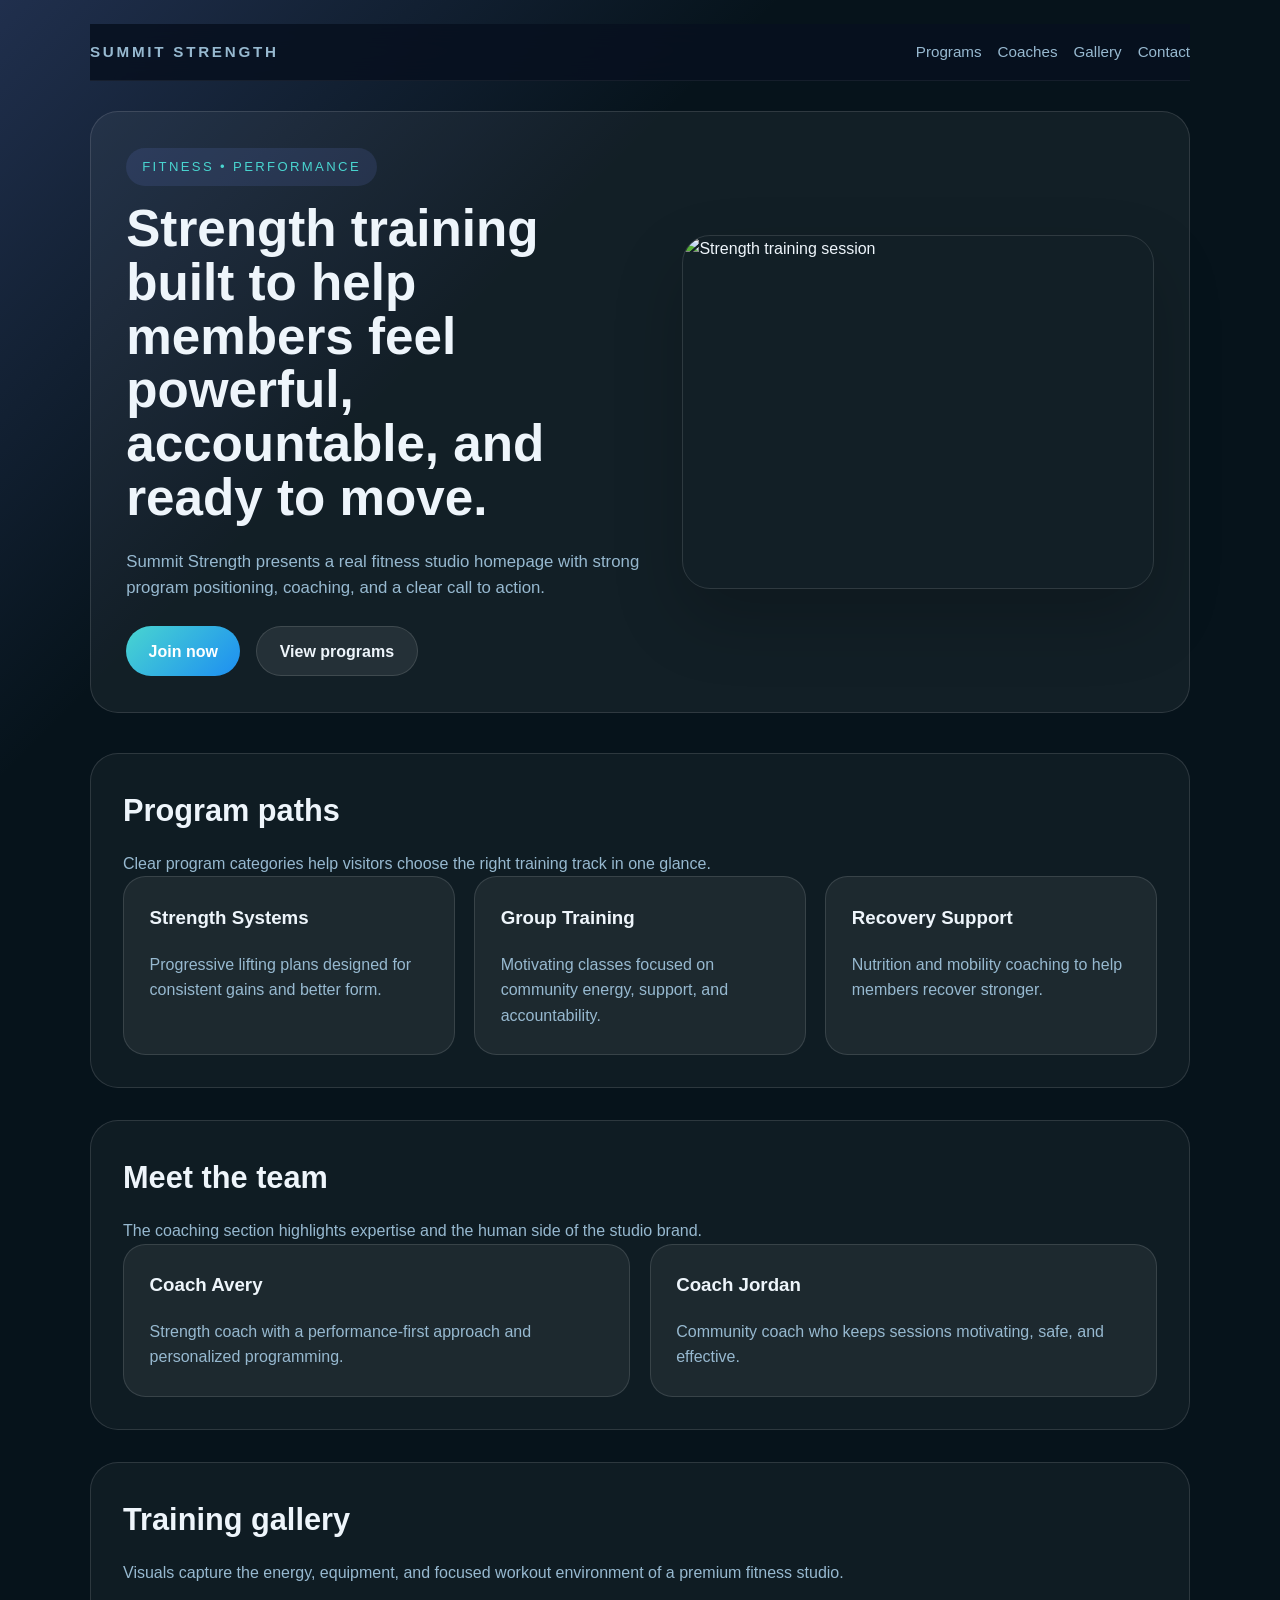
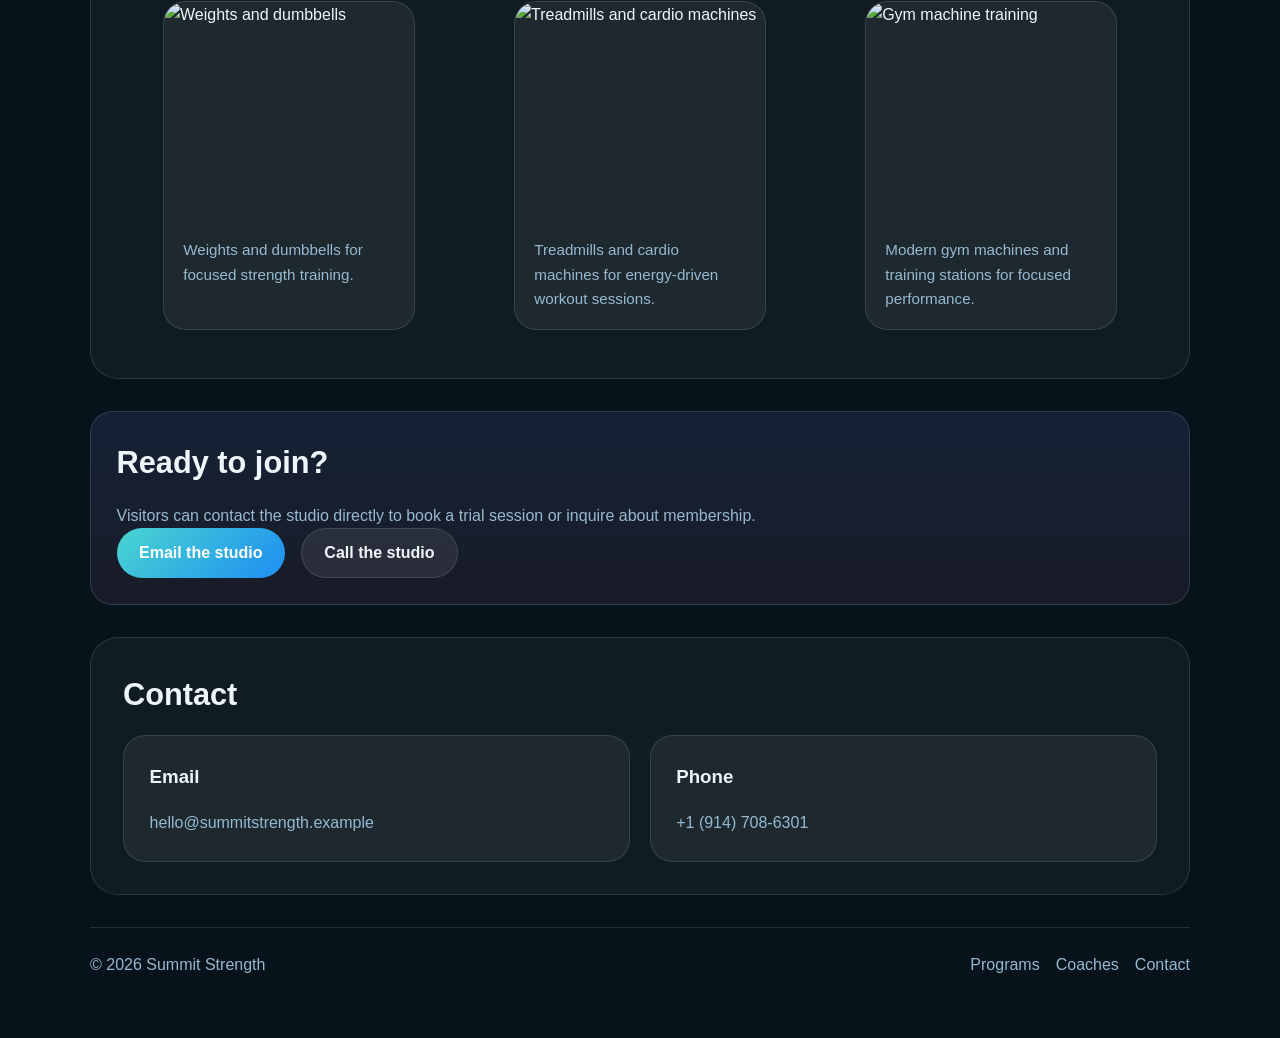
==== projects/summit-strength.html @ a580ba29 "Update project gallery and thumbnail images to match themes" ====
<!DOCTYPE html>
<html lang="en">
  <head>
    <meta charset="UTF-8" />
    <meta name="viewport" content="width=device-width, initial-scale=1.0" />
    <title>Summit Strength | Fitness Studio</title>
    <link rel="stylesheet" href="../project-pages.css" />
  </head>
  <body class="theme-summit-strength">
    <div class="project-shell">
      <header class="site-header">
        <div class="site-logo">Summit Strength</div>
        <nav class="site-nav" aria-label="Primary navigation">
          <a href="#programs">Programs</a>
          <a href="#coaches">Coaches</a>
          <a href="#gallery">Gallery</a>
          <a href="#contact">Contact</a>
        </nav>
      </header>

      <section class="project-hero">
        <div class="hero-copy">
          <span class="badge">Fitness • Performance</span>
          <h1>Strength training built to help members feel powerful, accountable, and ready to move.</h1>
          <p>Summit Strength presents a real fitness studio homepage with strong program positioning, coaching, and a clear call to action.</p>
          <div class="hero-actions">
            <a class="button primary" href="#join">Join now</a>
            <a class="button secondary" href="#programs">View programs</a>
          </div>
        </div>
        <div class="hero-image">
          <img src="https://images.unsplash.com/photo-1517960413843-0aee8e2d28b2?auto=format&fit=crop&w=1200&q=80" alt="Strength training session" />
        </div>
      </section>

      <section id="programs" class="section-block">
        <h2>Program paths</h2>
        <p>Clear program categories help visitors choose the right training track in one glance.</p>
        <div class="feature-grid">
          <div class="feature-card">
            <h3>Strength Systems</h3>
            <p>Progressive lifting plans designed for consistent gains and better form.</p>
          </div>
          <div class="feature-card">
            <h3>Group Training</h3>
            <p>Motivating classes focused on community energy, support, and accountability.</p>
          </div>
          <div class="feature-card">
            <h3>Recovery Support</h3>
            <p>Nutrition and mobility coaching to help members recover stronger.</p>
          </div>
        </div>
      </section>

      <section id="coaches" class="section-block">
        <h2>Meet the team</h2>
        <p>The coaching section highlights expertise and the human side of the studio brand.</p>
        <div class="section-grid">
          <div class="section-card">
            <h3>Coach Avery</h3>
            <p>Strength coach with a performance-first approach and personalized programming.</p>
          </div>
          <div class="section-card">
            <h3>Coach Jordan</h3>
            <p>Community coach who keeps sessions motivating, safe, and effective.</p>
          </div>
        </div>
      </section>

      <section id="gallery" class="section-block">
        <h2>Training gallery</h2>
        <p>Visuals capture the energy, equipment, and focused workout environment of a premium fitness studio.</p>
        <div class="gallery-grid">
          <figure class="gallery-card">
            <img src="https://images.unsplash.com/photo-1517836357463-d25dfeac3438?auto=format&fit=crop&w=1200&q=80" alt="Weights and dumbbells" />
            <figcaption>Weights and dumbbells for focused strength training.</figcaption>
          </figure>
          <figure class="gallery-card">
            <img src="https://images.unsplash.com/photo-1504384308090-c894fdcc538d?auto=format&fit=crop&w=1200&q=80" alt="Treadmills and cardio machines" />
            <figcaption>Treadmills and cardio machines for energy-driven workout sessions.</figcaption>
          </figure>
          <figure class="gallery-card">
            <img src="https://images.unsplash.com/photo-1526403226233-0f3a7d3f59d0?auto=format&fit=crop&w=1200&q=80" alt="Gym machine training" />
            <figcaption>Modern gym machines and training stations for focused performance.</figcaption>
          </figure>
        </div>
      </section>

      <section id="join" class="section-block cta-panel">
        <h2>Ready to join?</h2>
        <p>Visitors can contact the studio directly to book a trial session or inquire about membership.</p>
        <div class="hero-actions">
          <a class="button primary" href="mailto:hello@summitstrength.example">Email the studio</a>
          <a class="button secondary" href="tel:+19147086301">Call the studio</a>
        </div>
      </section>

      <section id="contact" class="section-block">
        <h2>Contact</h2>
        <div class="section-grid">
          <div class="section-card">
            <h3>Email</h3>
            <p>hello@summitstrength.example</p>
          </div>
          <div class="section-card">
            <h3>Phone</h3>
            <p>+1 (914) 708-6301</p>
          </div>
        </div>
      </section>

      <footer class="site-footer">
        <div>© 2026 Summit Strength</div>
        <div class="footer-links">
          <a href="#programs">Programs</a>
          <a href="#coaches">Coaches</a>
          <a href="#contact">Contact</a>
        </div>
      </footer>
    </div>
  </body>
</html>
---- project-pages.css ----
:root {
  --bg: #07111f;
  --surface: #101b2d;
  --surface-alt: #13203a;
  --text: #f4f7fb;
  --muted: #9db0c7;
  --accent: #7c93ff;
  --accent-2: #ff7db8;
  --border: rgba(255, 255, 255, 0.12);
}

body.theme-via-roma {
  --bg: #19110a;
  --surface: rgba(255, 244, 232, 0.08);
  --surface-alt: rgba(255, 244, 232, 0.04);
  --text: #f6ede1;
  --muted: #cfb69d;
  --accent: #d56d3a;
  --accent-2: #f3bf82;
  --border: rgba(255, 244, 232, 0.16);
}

body.theme-the-glam-house {
  --bg: #16121b;
  --surface: rgba(255, 255, 255, 0.07);
  --surface-alt: rgba(255, 255, 255, 0.04);
  --text: #fdf8fb;
  --muted: #ceb7cf;
  --accent: #f1a8d5;
  --accent-2: #f9d8ea;
  --border: rgba(255, 255, 255, 0.14);
}

body.theme-summit-strength {
  --bg: #06131b;
  --surface: rgba(255, 255, 255, 0.06);
  --surface-alt: rgba(255, 255, 255, 0.03);
  --text: #eef5fb;
  --muted: #97b9d0;
  --accent: #49d5d0;
  --accent-2: #1d8ef2;
  --border: rgba(255, 255, 255, 0.12);
}

* {
  box-sizing: border-box;
}

html {
  scroll-behavior: smooth;
}

body {
  margin: 0;
  font-family: Inter, Arial, sans-serif;
  background: linear-gradient(135deg, rgba(124, 147, 255, 0.22), transparent 20%), var(--bg);
  color: var(--text);
  line-height: 1.6;
}

a {
  color: inherit;
  text-decoration: none;
}

img {
  width: 100%;
  display: block;
  object-fit: cover;
}

.hero-image img {
  width: 100%;
  display: block;
  min-height: 340px;
  aspect-ratio: 4 / 3;
  object-fit: cover;
}

.project-shell {
  max-width: 1140px;
  margin: 0 auto;
  padding: 24px 20px 60px;
}

.site-header {
  display: flex;
  justify-content: space-between;
  align-items: center;
  gap: 1rem;
  margin-bottom: 30px;
  flex-wrap: wrap;
  position: sticky;
  top: 0;
  z-index: 20;
  padding: 1rem 0;
  background: rgba(7, 17, 31, 0.88);
  backdrop-filter: blur(16px);
  border-bottom: 1px solid rgba(255, 255, 255, 0.06);
}

.site-logo {
  font-size: 0.95rem;
  font-weight: 700;
  letter-spacing: 0.18em;
  text-transform: uppercase;
  color: var(--muted);
}

.site-nav {
  display: flex;
  flex-wrap: wrap;
  gap: 1rem;
}

.site-nav a {
  color: var(--muted);
  font-size: 0.95rem;
  transition: color 0.2s ease;
}

.site-nav a:hover {
  color: var(--text);
}

.project-hero {
  display: grid;
  grid-template-columns: 1.05fr 0.95fr;
  gap: 2.2rem;
  align-items: center;
  padding: 2.2rem;
  background: rgba(255, 255, 255, 0.05);
  border: 1px solid var(--border);
  border-radius: 28px;
  margin-bottom: 2.5rem;
}

.hero-copy {
  max-width: 620px;
}

.hero-copy .badge,
.badge {
  display: inline-block;
  margin-bottom: 1rem;
  padding: 0.55rem 1rem;
  border-radius: 999px;
  background: rgba(124, 147, 255, 0.12);
  color: var(--accent);
  font-size: 0.82rem;
  letter-spacing: 0.18em;
  text-transform: uppercase;
}

.hero-copy h1 {
  margin: 0;
  font-size: clamp(2.6rem, 4vw, 4.2rem);
  line-height: 1.05;
}

.hero-copy p {
  margin: 1.5rem 0;
  color: var(--muted);
  font-size: 1.05rem;
}

.hero-actions {
  display: flex;
  flex-wrap: wrap;
  gap: 1rem;
}

.button {
  display: inline-flex;
  align-items: center;
  justify-content: center;
  min-height: 50px;
  padding: 0 1.4rem;
  border-radius: 999px;
  font-weight: 700;
  text-decoration: none;
  transition: transform 0.2s ease, background 0.2s ease;
}

.button.primary {
  background: linear-gradient(135deg, var(--accent), var(--accent-2));
  color: white;
}

.button.secondary {
  background: rgba(255, 255, 255, 0.08);
  border: 1px solid var(--border);
  color: var(--text);
}

.button:hover {
  transform: translateY(-2px);
}

.hero-image {
  border-radius: 28px;
  overflow: hidden;
  box-shadow: 0 30px 70px rgba(0, 0, 0, 0.2);
  border: 1px solid var(--border);
}

.section-block {
  margin-bottom: 2rem;
  padding: 2rem;
  border: 1px solid var(--border);
  border-radius: 28px;
  background: rgba(255, 255, 255, 0.04);
}

.section-block h2 {
  margin: 0 0 1rem;
  font-size: clamp(1.8rem, 2.4vw, 2.6rem);
}

.section-block p {
  margin: 0;
  color: var(--muted);
  max-width: 760px;
}

.feature-grid,
.section-grid,
.testimonial-grid,
.gallery-grid {
  display: grid;
  gap: 1.2rem;
}

.feature-grid,
.testimonial-grid,
.gallery-grid {
  grid-template-columns: repeat(3, minmax(0, 1fr));
}

.section-grid,
.stats-grid {
  grid-template-columns: repeat(2, minmax(0, 1fr));
}

.feature-card,
.section-card,
.testimonial-card,
.contact-card,
.cta-panel,
.gallery-card {
  background: rgba(255, 255, 255, 0.06);
  border: 1px solid var(--border);
  border-radius: 1.4rem;
  padding: 1.6rem;
}

.gallery-card {
  padding: 0;
  overflow: hidden;
}

.gallery-card img {
  min-height: 220px;
  width: 100%;
  display: block;
  object-fit: cover;
}

.gallery-card figcaption {
  padding: 1rem 1.2rem 1.1rem;
  color: var(--muted);
  font-size: 0.95rem;
}

.feature-card h3,
.section-card h3,
.contact-card h3 {
  margin-top: 0;
}

.feature-card p,
.section-card p,
.testimonial-card p,
.contact-card p {
  margin: 0.85rem 0 0;
  color: var(--muted);
}

.section-card ul {
  margin: 0;
  padding-left: 1.35rem;
}

.section-card ul li {
  margin-bottom: 0.7rem;
  color: var(--muted);
}

.footer-links a:hover {
  color: var(--text);
}

.testimonial-card {
  grid-column: span 3;
}

.testimonial-card p {
  color: var(--text);
}

.testimonial-author {
  margin-top: 1rem;
  color: var(--muted);
  font-size: 0.95rem;
}

.contact-card {
  display: grid;
  gap: 1rem;
}

.cta-panel {
  background: linear-gradient(180deg, rgba(124, 147, 255, 0.12), rgba(255, 125, 184, 0.08));
}

.site-footer {
  margin-top: 2rem;
  padding: 1.5rem 0 0;
  border-top: 1px solid var(--border);
  color: var(--muted);
  display: flex;
  justify-content: space-between;
  flex-wrap: wrap;
  gap: 1rem;
}

.footer-links {
  display: flex;
  flex-wrap: wrap;
  gap: 1rem;
}

.footer-links a {
  color: var(--muted);
}

@media (max-width: 980px) {
  .project-hero,
  .feature-grid,
  .testimonial-grid,
  .section-grid,
  .gallery-grid {
    grid-template-columns: 1fr;
  }
}

@media (max-width: 700px) {
  .site-header {
    flex-direction: column;
    align-items: flex-start;
  }

  .hero-copy h1 {
    font-size: 2.6rem;
  }
}
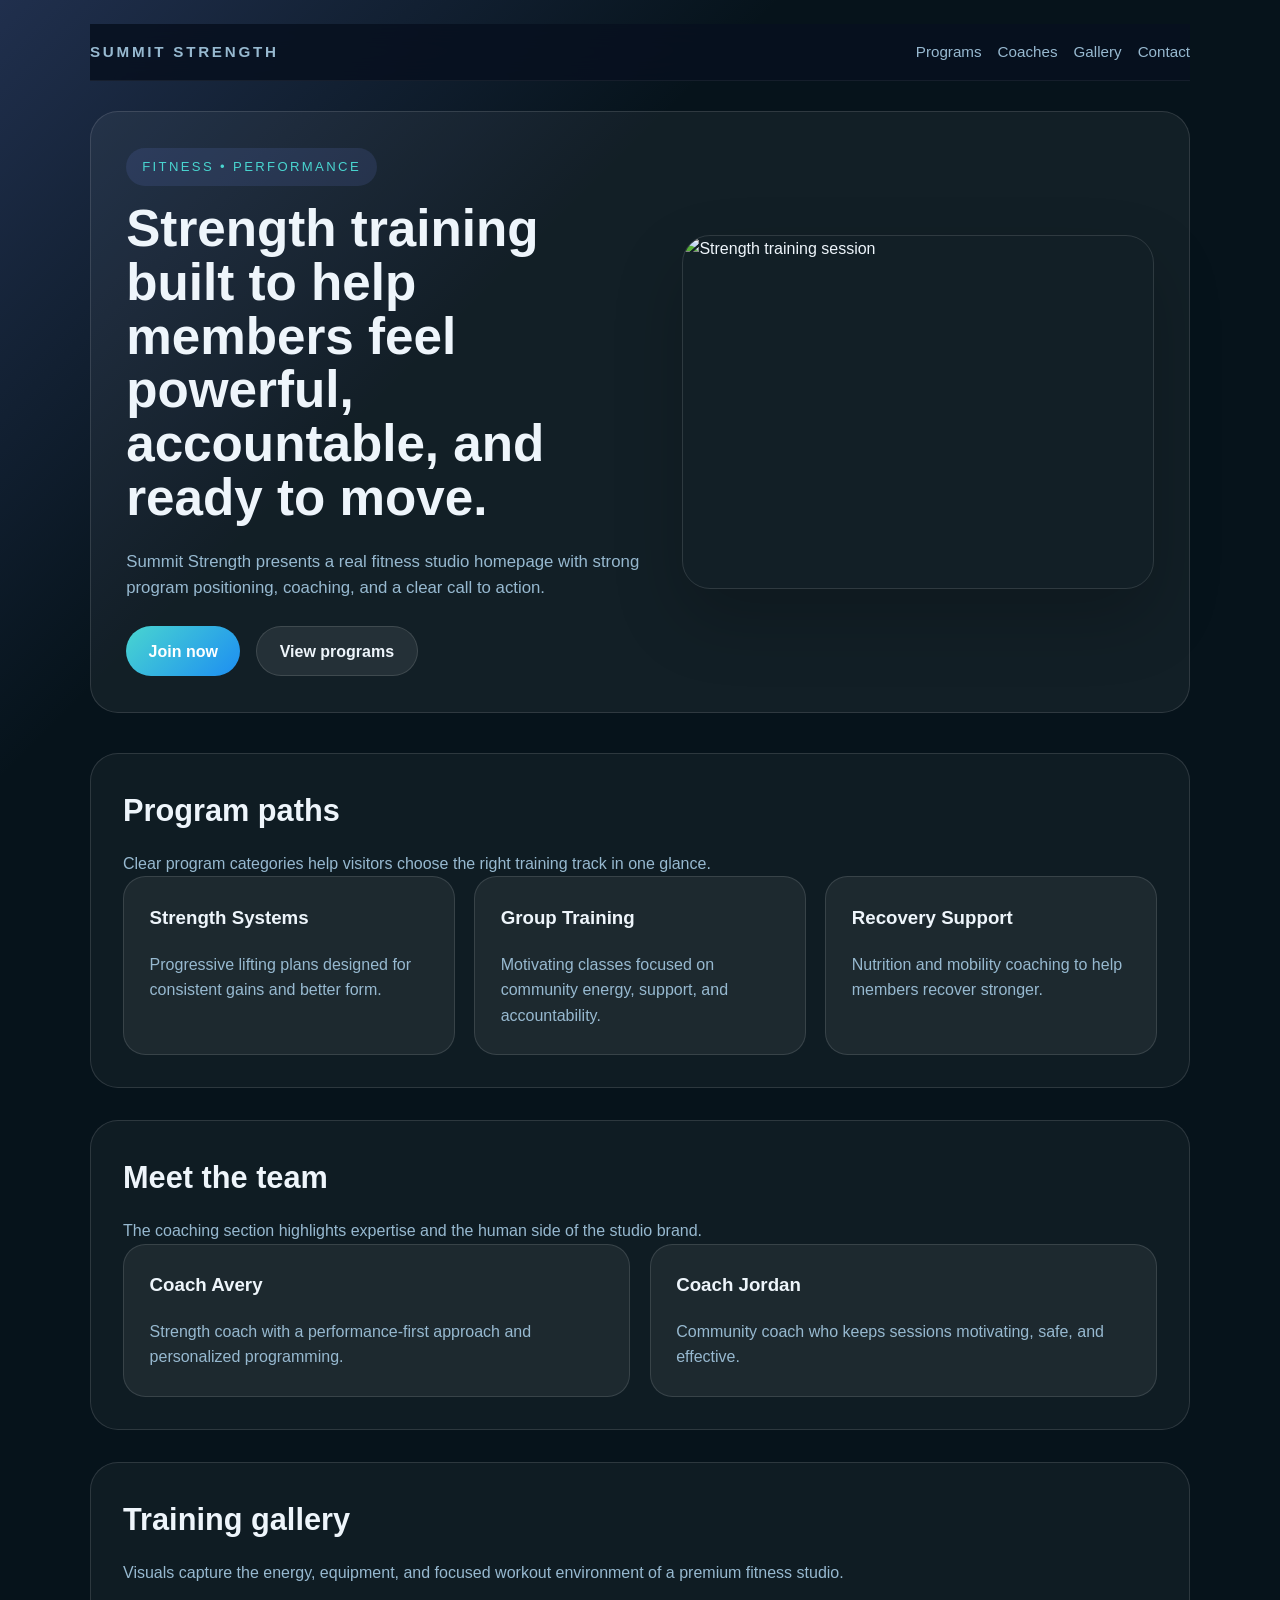
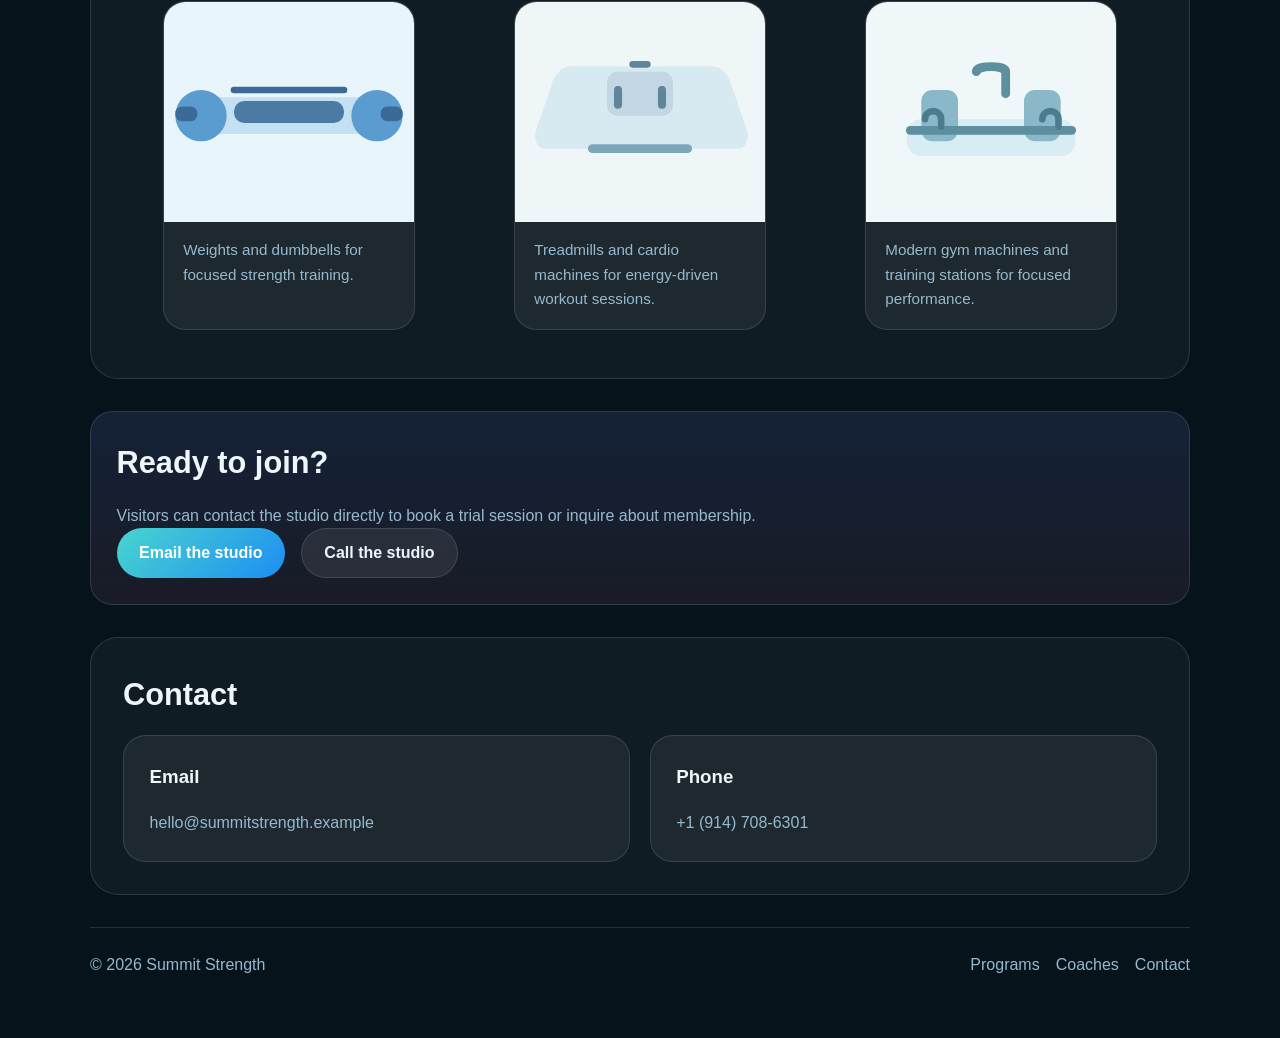
==== commit 66fae00b: "Add generated SVG gallery images and link them in project pages" ====
--- a/projects/summit-strength.html
+++ b/projects/summit-strength.html
@@ -72,15 +72,15 @@
         <p>Visuals capture the energy, equipment, and focused workout environment of a premium fitness studio.</p>
         <div class="gallery-grid">
           <figure class="gallery-card">
-            <img src="https://images.unsplash.com/photo-1517836357463-d25dfeac3438?auto=format&fit=crop&w=1200&q=80" alt="Weights and dumbbells" />
+            <img src="../images/summit-gallery-1.svg" alt="Weights and dumbbells" />
             <figcaption>Weights and dumbbells for focused strength training.</figcaption>
           </figure>
           <figure class="gallery-card">
-            <img src="https://images.unsplash.com/photo-1504384308090-c894fdcc538d?auto=format&fit=crop&w=1200&q=80" alt="Treadmills and cardio machines" />
+            <img src="../images/summit-gallery-2.svg" alt="Treadmills and cardio machines" />
             <figcaption>Treadmills and cardio machines for energy-driven workout sessions.</figcaption>
           </figure>
           <figure class="gallery-card">
-            <img src="https://images.unsplash.com/photo-1526403226233-0f3a7d3f59d0?auto=format&fit=crop&w=1200&q=80" alt="Gym machine training" />
+            <img src="../images/summit-gallery-3.svg" alt="Gym machine training" />
             <figcaption>Modern gym machines and training stations for focused performance.</figcaption>
           </figure>
         </div>
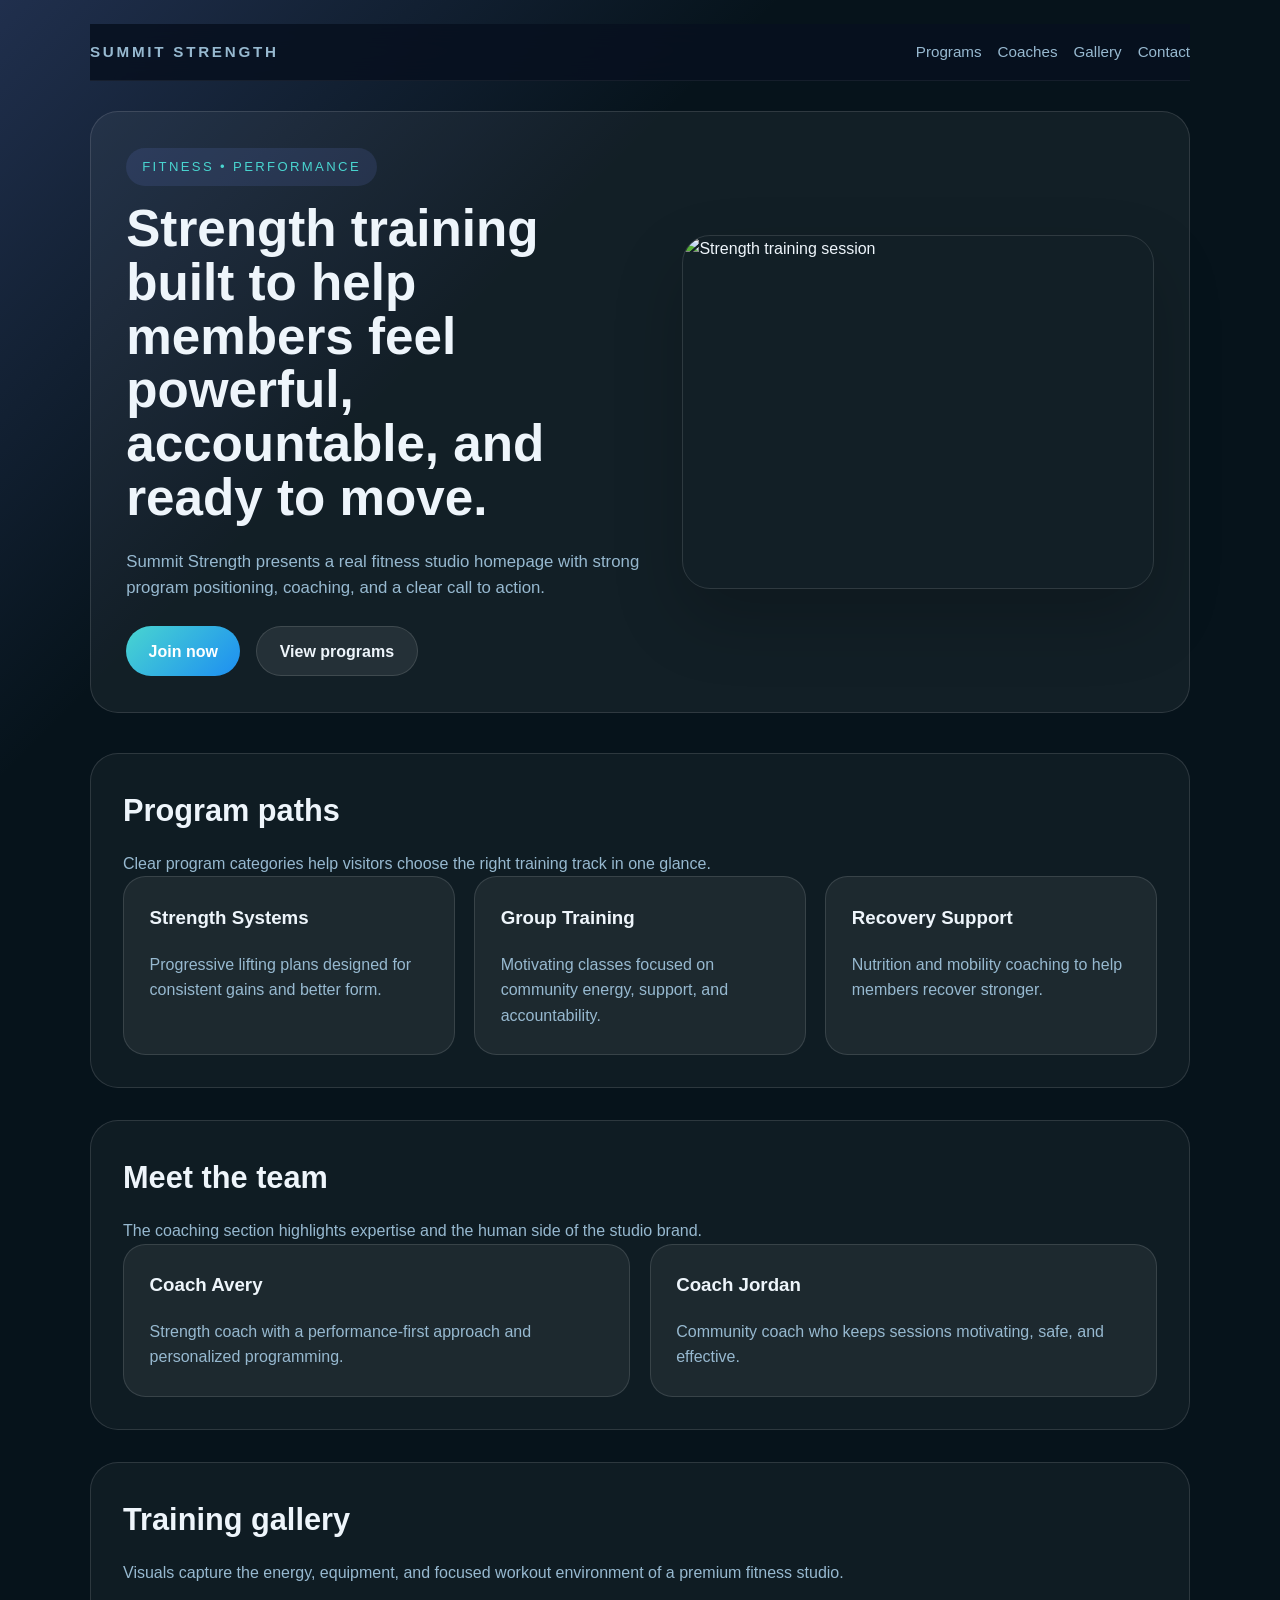
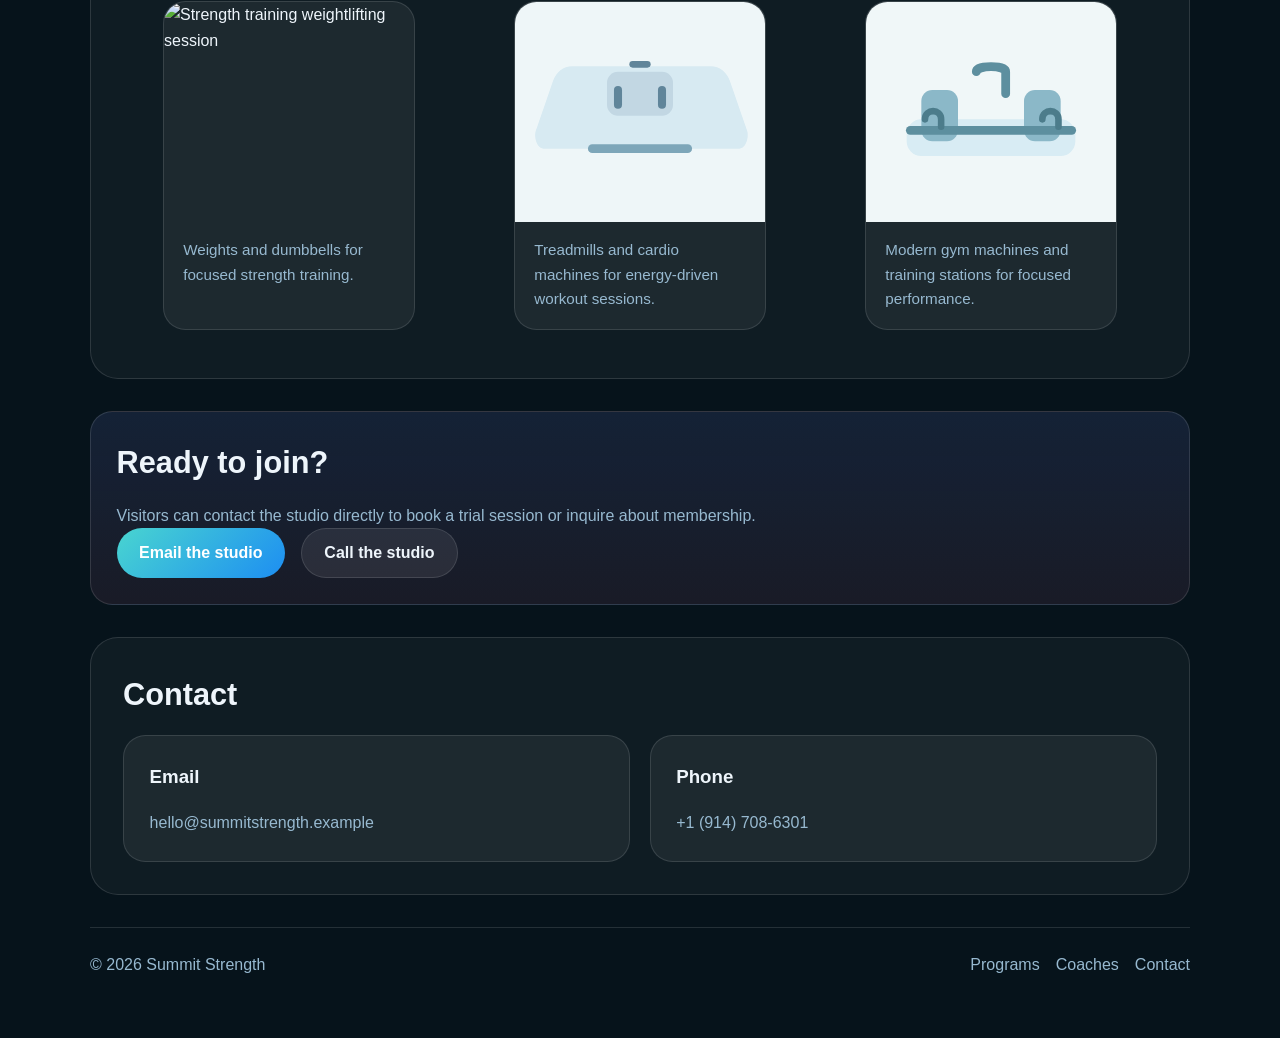
==== commit 9d3fac4b: "Update Summit Strength first gallery image to real strength training photo" ====
--- a/projects/summit-strength.html
+++ b/projects/summit-strength.html
@@ -72,7 +72,7 @@
         <p>Visuals capture the energy, equipment, and focused workout environment of a premium fitness studio.</p>
         <div class="gallery-grid">
           <figure class="gallery-card">
-            <img src="../images/summit-gallery-1.svg" alt="Weights and dumbbells" />
+            <img src="https://images.unsplash.com/photo-1541534741688-6078c6bfb5c5?auto=format&fit=crop&w=900&q=80" alt="Strength training weightlifting session" />
             <figcaption>Weights and dumbbells for focused strength training.</figcaption>
           </figure>
           <figure class="gallery-card">
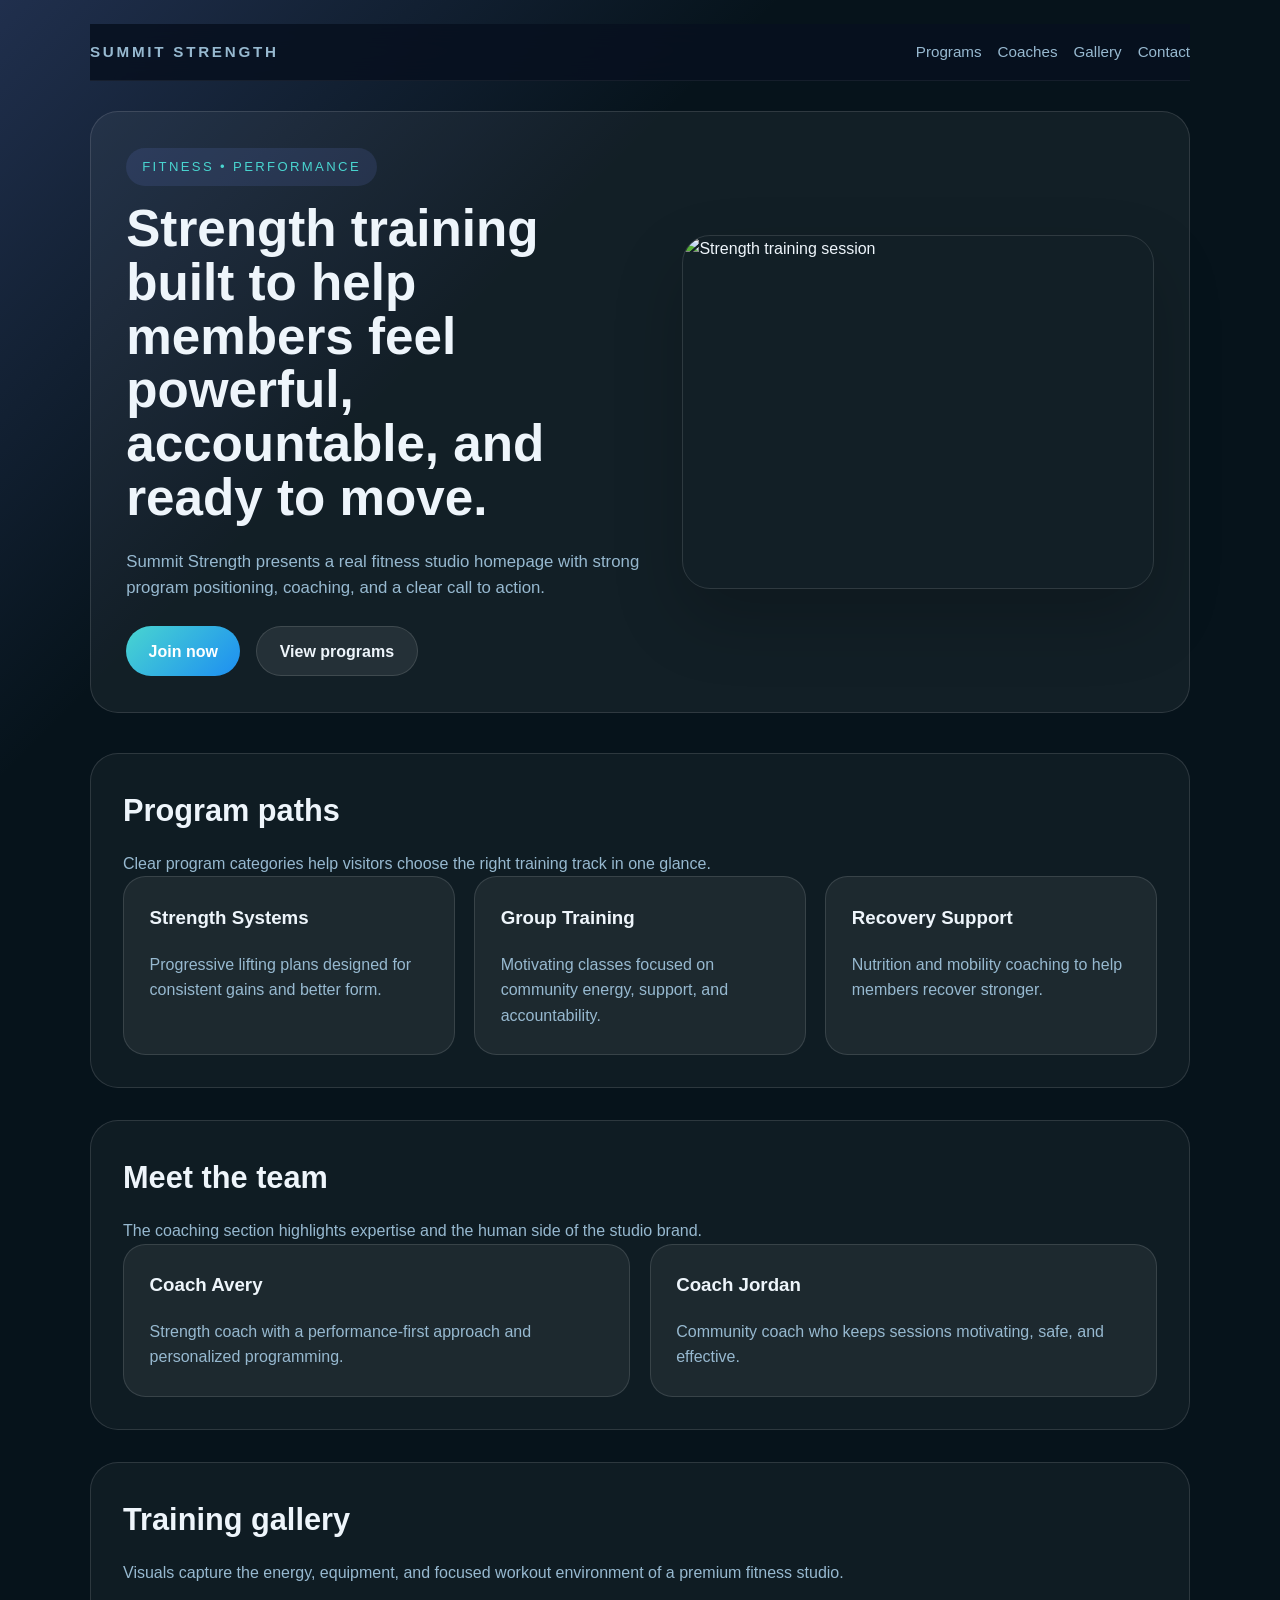
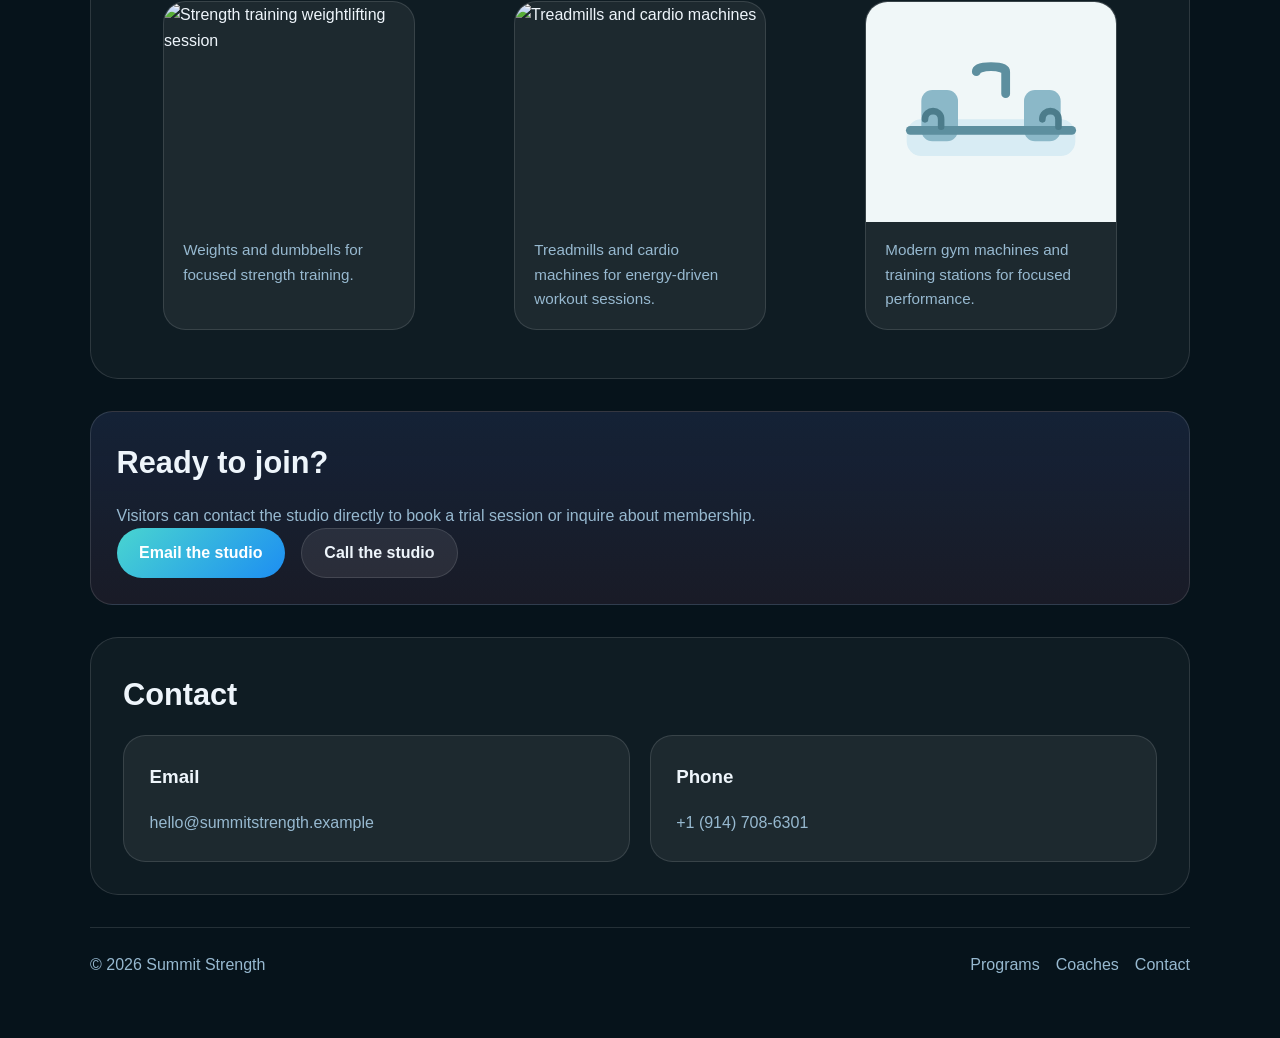
==== commit c9c9773f: "Update Summit Strength second gallery image to treadmill photo" ====
--- a/projects/summit-strength.html
+++ b/projects/summit-strength.html
@@ -29,7 +29,7 @@
           </div>
         </div>
         <div class="hero-image">
-          <img src="https://images.unsplash.com/photo-1517960413843-0aee8e2d28b2?auto=format&fit=crop&w=1200&q=80" alt="Strength training session" />
+          <img src="https://images.unsplash.com/photo-1648542036561-e1d66a5ae2b1?auto=format&fit=crop&w=1200&q=80" alt="Strength training session" />
         </div>
       </section>
 
@@ -76,7 +76,7 @@
             <figcaption>Weights and dumbbells for focused strength training.</figcaption>
           </figure>
           <figure class="gallery-card">
-            <img src="../images/summit-gallery-2.svg" alt="Treadmills and cardio machines" />
+            <img src="https://images.unsplash.com/photo-1599058917212-d750089bc07e?auto=format&fit=crop&w=900&q=80" alt="Treadmills and cardio machines" />
             <figcaption>Treadmills and cardio machines for energy-driven workout sessions.</figcaption>
           </figure>
           <figure class="gallery-card">
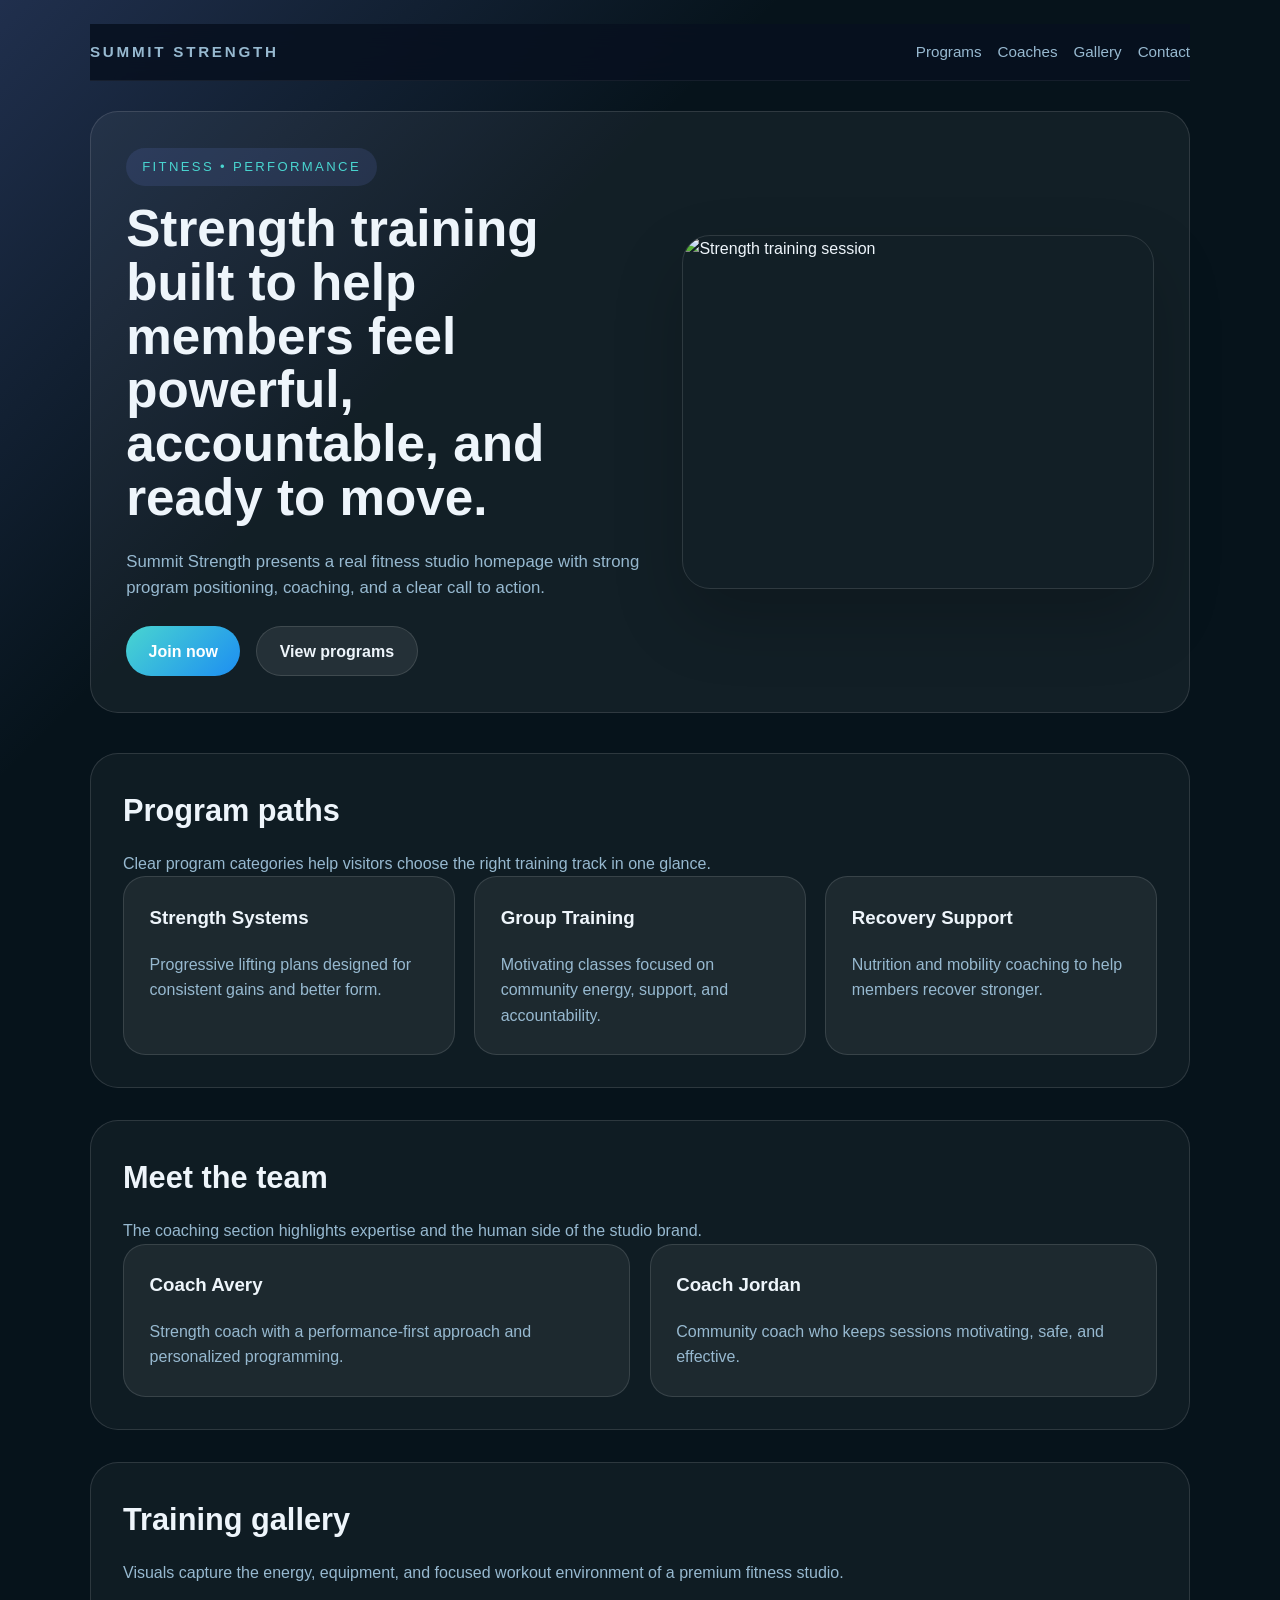
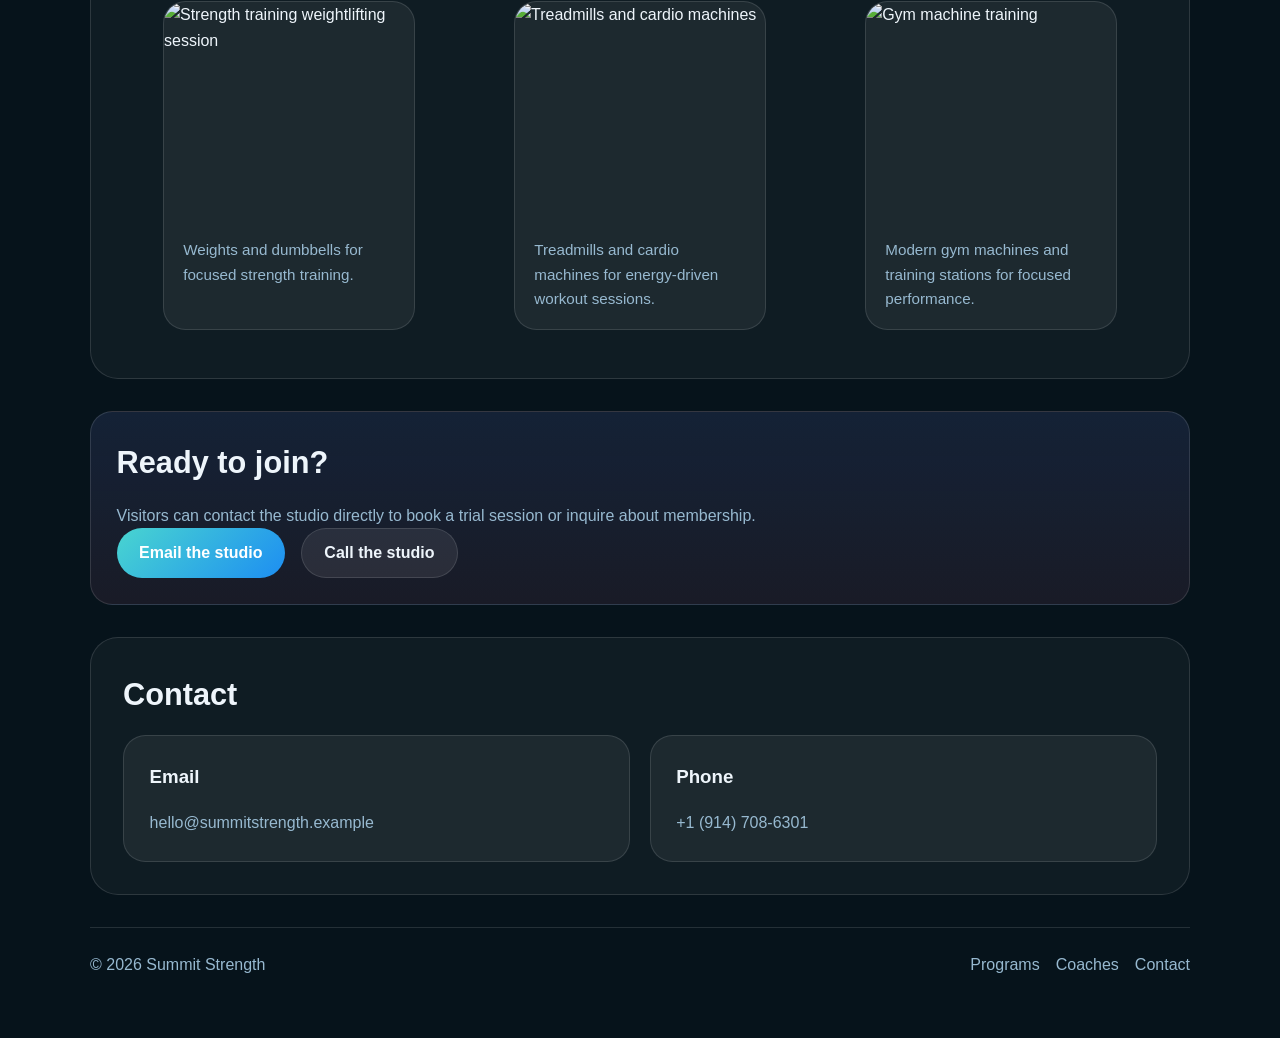
==== commit d2750097: "Update Summit Strength third gallery image to modern gym machine photo" ====
--- a/projects/summit-strength.html
+++ b/projects/summit-strength.html
@@ -76,11 +76,11 @@
             <figcaption>Weights and dumbbells for focused strength training.</figcaption>
           </figure>
           <figure class="gallery-card">
-            <img src="https://images.unsplash.com/photo-1599058917212-d750089bc07e?auto=format&fit=crop&w=900&q=80" alt="Treadmills and cardio machines" />
+            <img src="https://images.unsplash.com/photo-1593079831268-3381b0db4a77?auto=format&fit=crop&w=900&q=80" alt="Treadmills and cardio machines" />
             <figcaption>Treadmills and cardio machines for energy-driven workout sessions.</figcaption>
           </figure>
           <figure class="gallery-card">
-            <img src="../images/summit-gallery-3.svg" alt="Gym machine training" />
+            <img src="https://images.unsplash.com/photo-1637430308606-86576d8fef3c?auto=format&fit=crop&w=900&q=80" alt="Gym machine training" />
             <figcaption>Modern gym machines and training stations for focused performance.</figcaption>
           </figure>
         </div>
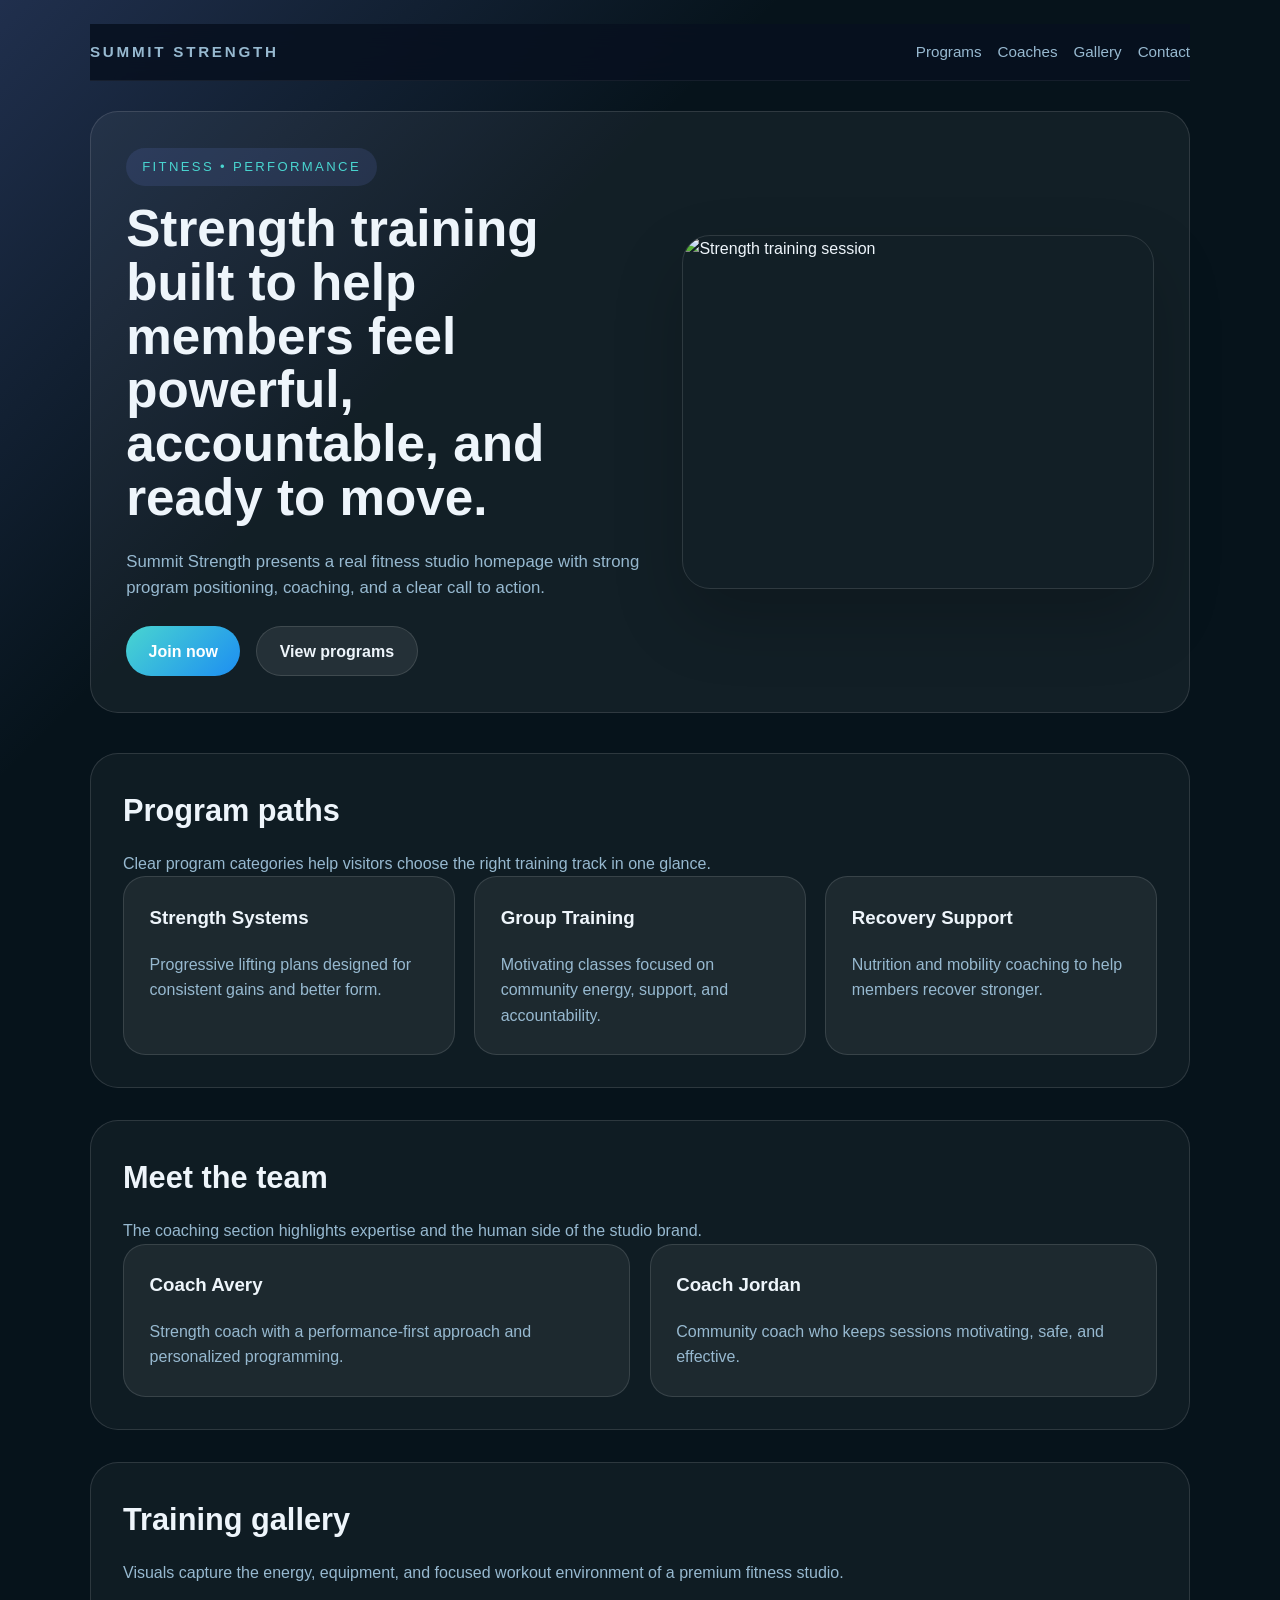
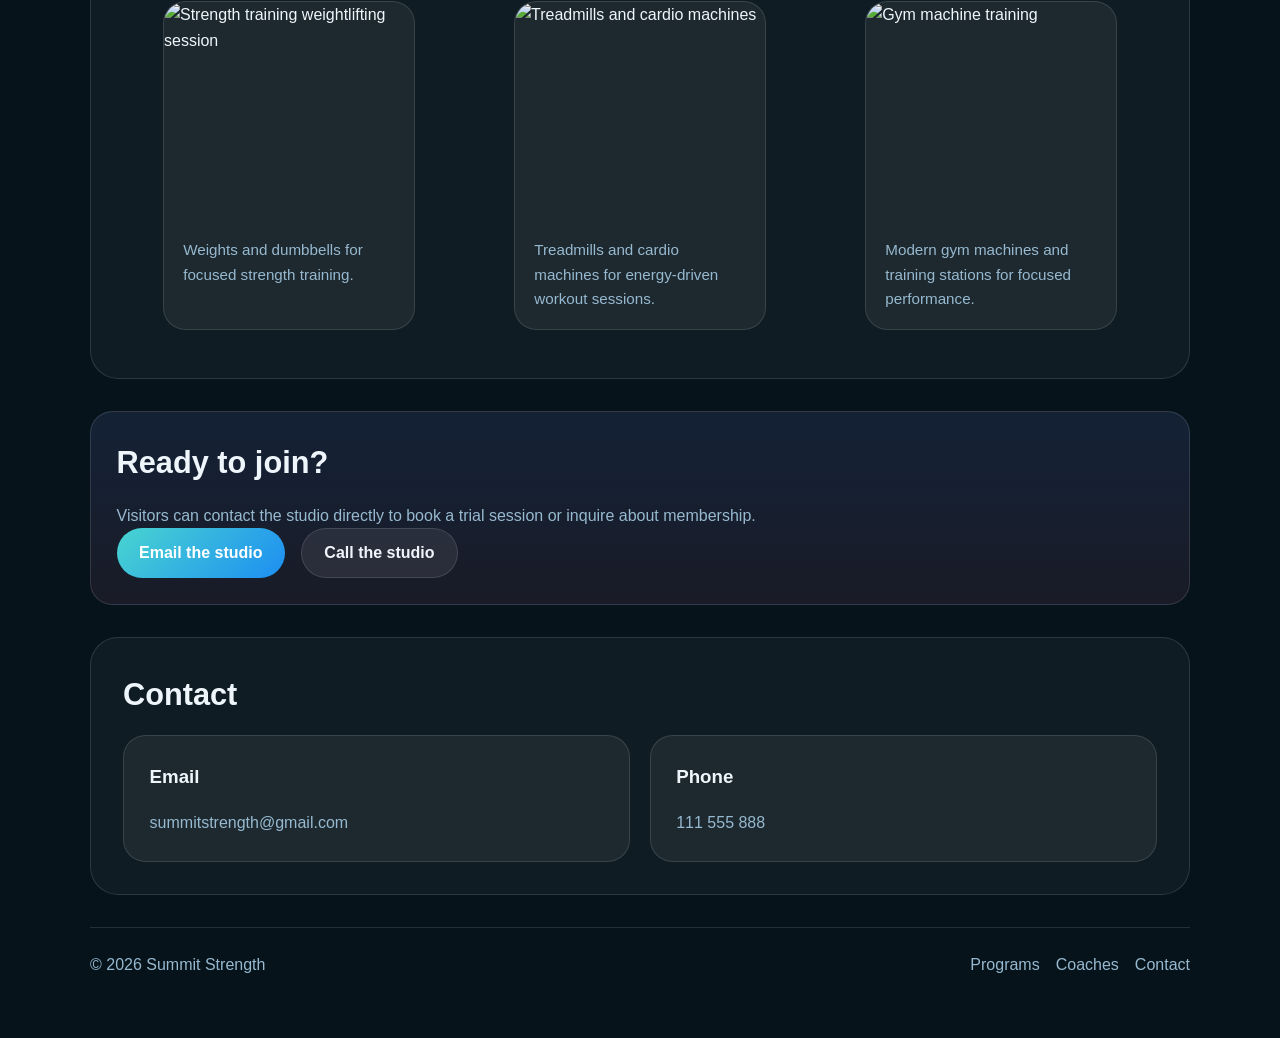
==== commit 01123441: "Update Summit Strength contact email and phone" ====
--- a/projects/summit-strength.html
+++ b/projects/summit-strength.html
@@ -90,8 +90,8 @@
         <h2>Ready to join?</h2>
         <p>Visitors can contact the studio directly to book a trial session or inquire about membership.</p>
         <div class="hero-actions">
-          <a class="button primary" href="mailto:hello@summitstrength.example">Email the studio</a>
-          <a class="button secondary" href="tel:+19147086301">Call the studio</a>
+          <a class="button primary" href="mailto:summitstrength@gmail.com">Email the studio</a>
+          <a class="button secondary" href="tel:+111555888">Call the studio</a>
         </div>
       </section>
 
@@ -100,11 +100,11 @@
         <div class="section-grid">
           <div class="section-card">
             <h3>Email</h3>
-            <p>hello@summitstrength.example</p>
+            <p>summitstrength@gmail.com</p>
           </div>
           <div class="section-card">
             <h3>Phone</h3>
-            <p>+1 (914) 708-6301</p>
+            <p>111 555 888</p>
           </div>
         </div>
       </section>
